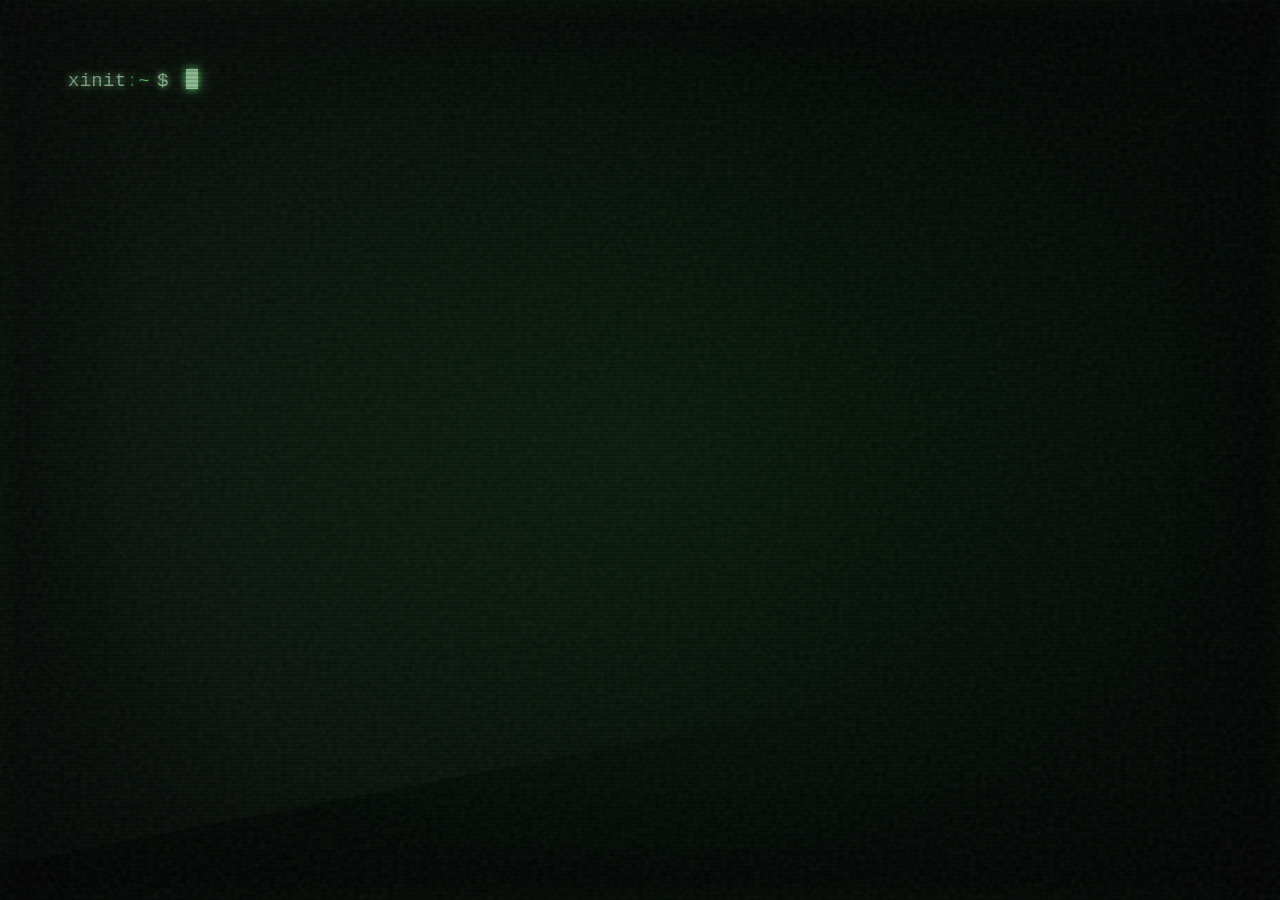
==== index.html @ e62e4360 "Kek Kek description" ====
<!doctype html>
<html lang="ru">
<head>
  <meta charset="utf-8">
  <meta name="viewport" content="width=device-width, initial-scale=1">
  <meta name="theme-color" content="#020503">
  <title>$ xinit.ru</title>
  <link rel="stylesheet" href="styles.css">
</head>
<body>
  <main class="screen" aria-label="Терминал">
    <div class="glare" aria-hidden="true"></div>
    <div class="scanlines" aria-hidden="true"></div>
    <div class="terminal" id="terminal" aria-live="polite">
      <div class="history" id="history"></div>
      <p class="prompt"><span class="path" id="prompt-path">xinit</span><span class="separator">:</span><span class="directory" id="prompt-directory">~</span><span class="sign" id="prompt-sign">$</span><span class="input" id="input"></span><span class="cursor" aria-hidden="true"></span></p>
    </div>
  </main>
  <script src="script.js"></script>
</body>
</html>
---- styles.css ----
:root {
  color-scheme: dark;
  --phosphor: #73ff86;
  --phosphor-bright: #c0ffc8;
  --glass: #010803;
}

* { box-sizing: border-box; }

html {
  min-width: 320px;
  min-height: 100%;
  background: #020302;
}

body {
  min-height: 100vh;
  margin: 0;
  overflow: hidden;
  background: var(--glass);
}

.screen {
  position: relative;
  width: 100vw;
  height: 100vh;
  height: 100svh;
  overflow: hidden;
  background: radial-gradient(ellipse at center, rgba(40,160,58,.11), transparent 68%), var(--glass);
  box-shadow: inset 0 0 90px #000, inset 0 0 26px rgba(66,255,93,.12);
  text-shadow: 0 0 6px currentColor, 0 0 13px rgba(115,255,134,.45);
}

.screen::before {
  content: "";
  position: absolute;
  z-index: 3;
  inset: 0;
  pointer-events: none;
  opacity: .075;
  background-image: url("data:image/svg+xml,%3Csvg viewBox='0 0 180 180' xmlns='http://www.w3.org/2000/svg'%3E%3Cfilter id='n'%3E%3CfeTurbulence type='fractalNoise' baseFrequency='.9' numOctaves='4' stitchTiles='stitch'/%3E%3C/filter%3E%3Crect width='100%25' height='100%25' filter='url(%23n)'/%3E%3C/svg%3E");
}

.screen::after {
  content: "";
  position: absolute;
  z-index: 2;
  inset: 0;
  pointer-events: none;
  background: radial-gradient(ellipse at center, transparent 58%, rgba(0,0,0,.62) 100%);
}

.glare {
  position: absolute;
  z-index: 2;
  inset: -60% 38% 8% -42%;
  transform: rotate(-11deg);
  pointer-events: none;
  background: linear-gradient(90deg, transparent, rgba(190,255,198,.035), transparent);
}

.scanlines {
  position: absolute;
  z-index: 4;
  inset: 0;
  pointer-events: none;
  background: repeating-linear-gradient(to bottom, transparent 0 2px, rgba(0,0,0,.17) 3px 4px);
}

.terminal {
  position: relative;
  z-index: 1;
  width: 100%;
  height: 100%;
  overflow: hidden;
  padding: clamp(30px, 7vw, 68px);
  color: var(--phosphor);
  font: 400 clamp(13px, 1.9vw, 19px)/1.45 "Courier New", Courier, monospace;
}

.history p {
  margin: 0 0 .18em;
  white-space: pre-wrap;
  overflow-wrap: anywhere;
  word-break: break-all;
}

.history .command { color: var(--phosphor-bright); }
.history .output { color: #45bb56; }
.history .dim { color: #277c34; }
.history .secret { margin: .7em 0; color: var(--phosphor-bright); }
.history .redacted { color: #1c6327; }
.history .alert { color: #d0ffd5; text-shadow: 0 0 8px currentColor; }

.prompt {
  display: block;
  margin: 0;
  min-height: 1.45em;
  color: var(--phosphor);
  letter-spacing: .015em;
  white-space: pre-wrap;
  overflow-wrap: anywhere;
  word-break: break-all;
}

.prompt.is-busy { display: none; }

.path { color: var(--phosphor-bright); }
.separator { color: #348e41; }
.directory { color: var(--phosphor); }
.sign { margin-left: .38em; color: var(--phosphor-bright); }
.input { margin-left: .5em; color: var(--phosphor-bright); }

.cursor {
  display: inline-block;
  width: .62em;
  height: 1.05em;
  margin-left: .42em;
  vertical-align: -.15em;
  background: var(--phosphor-bright);
  box-shadow: 0 0 7px var(--phosphor), 0 0 16px rgba(115,255,134,.5);
  animation: blink 1.2s steps(1, end) infinite;
}

.screen.glitching { animation: crt-blink .18s steps(1, end) 1; }

@keyframes blink {
  0%, 48% { opacity: 1; }
  49%, 100% { opacity: 0; }
}

@keyframes crt-blink {
  0%, 24% { filter: none; }
  25%, 52% { filter: brightness(2.6) contrast(1.3); }
  53%, 82% { filter: brightness(.08); }
  83%, 100% { filter: none; }
}

@media (max-width: 560px) {
  .terminal { padding: 26px 22px; font-size: 12px; }
}

@media (prefers-reduced-motion: reduce) {
  .cursor { animation: none; }
}
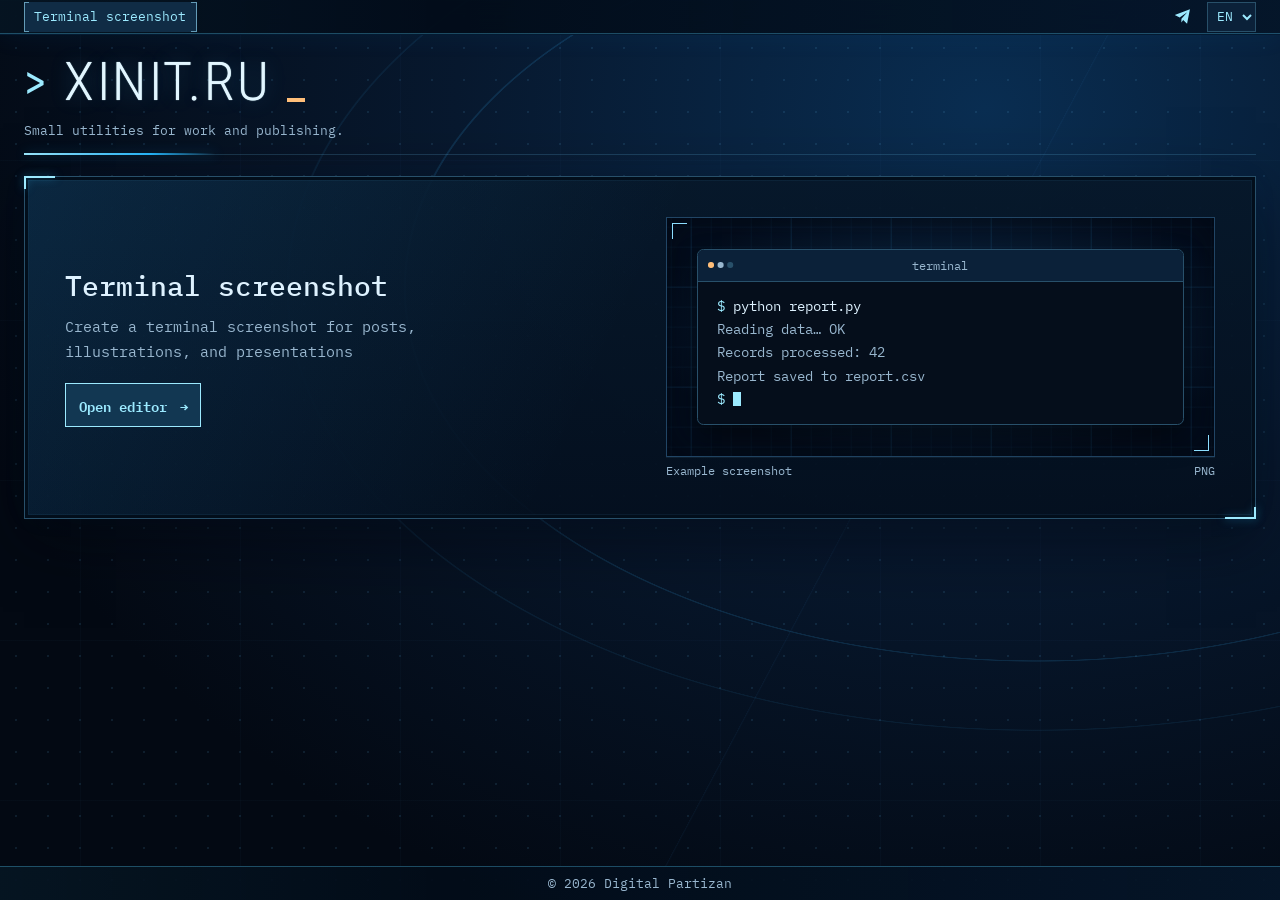
==== commit 468e80eb: "Главная страница" ====
--- a/index.html
+++ b/index.html
@@ -3,19 +3,96 @@
 <head>
   <meta charset="utf-8">
   <meta name="viewport" content="width=device-width, initial-scale=1">
-  <meta name="theme-color" content="#020503">
-  <title>$ xinit.ru</title>
+  <meta name="theme-color" content="#09121b">
+  <meta name="description" content="Инструменты в браузере. Оформите снимок терминала и сохраните его как PNG.">
+  <title data-i18n="pageTitle">Главная · xinit.ru</title>
+  <link rel="icon" href="favicon.ico" sizes="16x16 32x32 48x48">
+  <link rel="icon" href="icons/favicon-16x16.png" type="image/png" sizes="16x16">
+  <link rel="icon" href="icons/favicon-32x32.png" type="image/png" sizes="32x32">
+  <link rel="icon" href="icons/favicon-48x48.png" type="image/png" sizes="48x48">
+  <link rel="preconnect" href="https://fonts.googleapis.com">
+  <link rel="preconnect" href="https://fonts.gstatic.com" crossorigin>
+  <link rel="stylesheet" href="https://fonts.googleapis.com/css2?family=IBM+Plex+Mono:wght@400;500;600&family=Roboto:wdth,wght@80,300&display=swap">
   <link rel="stylesheet" href="styles.css">
+  <link rel="stylesheet" href="home.css">
+  <script src="site-language.js" defer></script>
+  <script src="site-footer.js" defer></script>
+  <script src="site-navigation.js" defer></script>
+  <script src="home.js?v=4" defer></script>
 </head>
 <body>
-  <main class="screen" aria-label="Терминал">
-    <div class="glare" aria-hidden="true"></div>
-    <div class="scanlines" aria-hidden="true"></div>
-    <div class="terminal" id="terminal" aria-live="polite">
-      <div class="history" id="history"></div>
-      <p class="prompt"><span class="path" id="prompt-path">xinit</span><span class="separator">:</span><span class="directory" id="prompt-directory">~</span><span class="sign" id="prompt-sign">$</span><span class="input" id="input"></span><span class="cursor" aria-hidden="true"></span></p>
+  <header class="site-bar">
+    <nav class="top-menu" data-i18n-label="navigation" aria-label="Навигация">
+      <div class="site-navigation">
+        <button class="site-menu-toggle" type="button" aria-controls="site-menu" aria-expanded="false"
+          data-i18n-label="menu" aria-label="Меню" hidden>
+          <span aria-hidden="true"></span>
+        </button>
+        <ul class="site-menu" id="site-menu">
+          <li><a class="site-nav-link" href="term/" data-i18n="terminalTitle">Снимок терминала</a></li>
+        </ul>
+      </div>
+      <div class="top-menu-tools">
+        <a class="telegram-link" href="https://t.me/lofi_dev"
+          data-i18n-label="telegram" data-i18n-title="telegram"
+          aria-label="Telegram-канал Lofi Developer" title="Telegram-канал Lofi Developer">
+          <span class="telegram-icon" aria-hidden="true"></span>
+        </a>
+        <select id="interface-language" data-i18n-label="language" aria-label="Язык интерфейса">
+          <option value="ru" lang="ru">RU</option>
+          <option value="en" lang="en">EN</option>
+        </select>
+      </div>
+    </nav>
+  </header>
+
+  <main class="app">
+    <header class="intro">
+      <h1 class="home-wordmark">
+        <span class="home-wordmark-prompt" aria-hidden="true">&gt;</span>
+        XINIT.RU
+        <span class="home-wordmark-cursor" aria-hidden="true"></span>
+      </h1>
+      <p data-i18n="intro">Небольшие утилиты для работы и публикаций.</p>
+    </header>
+
+    <section class="panel home-feature" aria-labelledby="terminal-title">
+      <div class="home-feature-copy">
+        <h2 id="terminal-title" data-i18n="terminalTitle">Снимок терминала</h2>
+        <p class="home-feature-description" data-i18n="terminalDescription">Создайте скриншот терминала для постов, иллюстраций и презентаций</p>
+        <a class="action-button" href="term/">
+          <span data-i18n="openEditor">Открыть редактор</span>
+          <span aria-hidden="true">→</span>
+        </a>
+      </div>
+
+      <figure class="home-preview">
+        <div class="preview-stage" aria-hidden="true">
+          <div class="terminal-window home-terminal">
+            <div class="home-terminal-bar">
+              <span class="home-terminal-lights"></span>
+              <span>terminal</span>
+            </div>
+            <div class="home-terminal-content">
+              <div class="home-terminal-command"><span>$</span> python report.py</div>
+              <div>Reading data… OK</div>
+              <div>Records processed: 42</div>
+              <div>Report saved to report.csv</div>
+              <div class="home-terminal-cursor"><span>$</span> <span class="home-terminal-block"></span></div>
+            </div>
+          </div>
+        </div>
+        <figcaption class="home-preview-caption">
+          <span data-i18n="preview">Пример снимка</span>
+          <span>PNG</span>
+        </figcaption>
+      </figure>
+    </section>
+  </main>
+  <footer class="site-footer">
+    <div class="site-footer-content">
+      <span>© <span data-current-year>2026</span> Digital Partizan</span>
     </div>
-  </main>
-  <script src="script.js"></script>
+  </footer>
 </body>
 </html>
--- a/styles.css
+++ b/styles.css
@@ -1,145 +1,328 @@
 :root {
   color-scheme: dark;
-  --phosphor: #73ff86;
-  --phosphor-bright: #c0ffc8;
-  --glass: #010803;
+  font-family: "IBM Plex Mono", monospace;
+  color: #def2ff;
+  background: #030913;
+  --panel: rgba(5, 19, 35, 0.86);
+  --border: #28506a;
+  --rule: rgba(105, 192, 239, 0.2);
+  --muted: #99b7cf;
+  --accent: #9ceaff;
+  --electric: #26b9ff;
+  --signal: #ffbe79;
 }
 
 * { box-sizing: border-box; }
 
-html {
-  min-width: 320px;
-  min-height: 100%;
-  background: #020302;
-}
-
 body {
+  display: flex;
+  flex-direction: column;
+  margin: 0;
+  min-width: 280px;
   min-height: 100vh;
-  margin: 0;
-  overflow: hidden;
-  background: var(--glass);
-}
-
-.screen {
+  min-height: 100dvh;
+  background:
+    radial-gradient(ellipse at 81% 32%, transparent 0 43%, #36b7ff24 43.05% 43.13%, transparent 43.2% 51%, #36b7ff14 51.05% 51.12%, transparent 51.2%),
+    linear-gradient(118deg, transparent 64%, #328bd412 64.02%, transparent 64.12%),
+    radial-gradient(circle, #6acaff2b 0.6px, transparent 0.9px) 0 0 / 32px 32px,
+    linear-gradient(90deg, #428acb08 1px, transparent 1px) 50% 0 / 160px 160px,
+    linear-gradient(#428acb08 1px, transparent 1px) 0 0 / 160px 160px,
+    radial-gradient(ellipse at 77% 12%, #092d51 0, #07182e 38%, #030913 78%);
+}
+
+.app, .top-menu, .site-footer-content {
+  width: min(100% - 2rem, 77rem);
+  margin: 0 auto;
+}
+
+.app {
+  padding: clamp(0.5rem, 1.15vw, 1rem) 0 calc(clamp(2rem, 6vw, 5rem) / 3);
+}
+
+.site-footer {
+  margin-top: auto;
+  border-top: 1px solid var(--site-bar-line);
+}
+
+.site-footer-content {
+  display: grid;
+  align-content: center;
+  color: var(--muted);
+  text-align: center;
+}
+
+.site-bar, .site-footer {
+  --site-bar-line: #4bbbe45c;
+  background:
+    linear-gradient(90deg, #4fd5ff0a, transparent 35%, #2385df13),
+    rgba(3, 13, 25, 0.92);
+}
+
+.site-bar {
+  --site-control-height: 1.875rem;
+  position: sticky;
+  z-index: 5;
+  top: 0;
+  color-scheme: dark;
+  color: var(--accent);
+  border-bottom: 1px solid var(--site-bar-line);
+  box-shadow: 0 1px 0 #041a31, 0 4px 24px #0077cc12;
+  backdrop-filter: blur(12px);
+}
+
+.top-menu, .site-footer-content {
+  min-height: 2.0625rem;
+  font-size: 0.8rem;
+}
+
+.top-menu {
+  display: flex;
+  align-items: center;
+  gap: 0.65rem;
+  justify-content: space-between;
+}
+
+.top-menu a { color: inherit; text-decoration: none; }
+
+.top-menu-tools {
+  display: flex;
+  flex-shrink: 0;
+  align-items: center;
+  gap: 0.65rem;
+}
+
+.telegram-link {
+  display: grid;
+  place-items: center;
+  width: 1.75rem;
+  height: 1.75rem;
+}
+
+.telegram-link:hover { color: #e2f3fa; }
+.telegram-icon {
+  width: 1rem;
+  height: 1rem;
+  background: currentColor;
+  clip-path: polygon(2% 40%, 97% 5%, 79% 96%, 55% 72%, 43% 87%, 44% 64%, 80% 24%, 33% 56%);
+}
+
+#interface-language {
+  height: var(--site-control-height);
+  padding: 0 0.35rem;
+  border: 1px solid var(--border);
+  background: #0b2139;
+  color: inherit;
+  font: inherit;
+}
+
+#interface-language:hover { border-color: var(--accent); }
+:focus-visible { outline: 2px solid var(--accent); outline-offset: 2px; }
+
+.action-button {
+  --action-background: #123752;
+  display: inline-flex;
+  align-items: center;
+  justify-content: center;
+  gap: 0.8rem;
+  min-height: 2.75rem;
+  padding: 0.55rem 0.8rem;
+  border: 1px solid var(--accent);
+  border-radius: 0;
+  background: var(--action-background);
+  color: var(--accent);
+  font: inherit;
+  font-size: 0.85rem;
+  font-weight: 600;
+  text-decoration: none;
+  cursor: pointer;
+}
+
+.action-button:not(:disabled):hover {
+  --action-background: var(--accent);
+  color: #07182e;
+}
+
+.action-button:not(:disabled):active { filter: brightness(0.94); }
+.action-button:disabled { opacity: 0.45; cursor: default; }
+
+.intro {
   position: relative;
-  width: 100vw;
-  height: 100vh;
-  height: 100svh;
-  overflow: hidden;
-  background: radial-gradient(ellipse at center, rgba(40,160,58,.11), transparent 68%), var(--glass);
-  box-shadow: inset 0 0 90px #000, inset 0 0 26px rgba(66,255,93,.12);
-  text-shadow: 0 0 6px currentColor, 0 0 13px rgba(115,255,134,.45);
-}
-
-.screen::before {
+  margin-bottom: 1.35rem;
+  padding: 0.1875rem 0 0.95rem;
+  border-bottom: 1px solid var(--rule);
+}
+
+.intro::after {
   content: "";
   position: absolute;
-  z-index: 3;
-  inset: 0;
+  left: 0;
+  bottom: -1px;
+  width: min(12rem, 38%);
+  height: 2px;
+  background: linear-gradient(90deg, var(--accent), var(--electric) 66%, transparent);
+  box-shadow: 0 0 12px #24bfff50;
   pointer-events: none;
-  opacity: .075;
-  background-image: url("data:image/svg+xml,%3Csvg viewBox='0 0 180 180' xmlns='http://www.w3.org/2000/svg'%3E%3Cfilter id='n'%3E%3CfeTurbulence type='fractalNoise' baseFrequency='.9' numOctaves='4' stitchTiles='stitch'/%3E%3C/filter%3E%3Crect width='100%25' height='100%25' filter='url(%23n)'/%3E%3C/svg%3E");
-}
-
-.screen::after {
+}
+
+.intro h1 {
+  margin: 0;
+  font-family: "Roboto", "Arial Narrow", sans-serif;
+  font-size: clamp(1.9rem, 5vw, 3.35rem);
+  font-stretch: 80%;
+  font-weight: 300;
+  line-height: 1.12;
+  letter-spacing: 0.045em;
+  text-transform: uppercase;
+  color: #e2f6ff;
+  text-shadow: 0 0 1px #d7f7ff, 0 0 22px #47bfff38;
+}
+
+.intro p { margin: 0.55rem 0 0; color: var(--muted); font-size: 0.83rem; }
+
+.panel {
+  position: relative;
+  min-width: 0;
+  padding: clamp(0.85rem, 2vw, 1.25rem);
+  border: 1px solid var(--border);
+  background:
+    linear-gradient(90deg, #b3f0ffb3, #35bfff55 28%, transparent 65%) top / 100% 1px no-repeat,
+    linear-gradient(115deg, #2389cc26, transparent 48%),
+    linear-gradient(180deg, #081b2e80, #030c1a80), var(--panel);
+  box-shadow: inset 0 0 0 3px #020e1b, inset 0 0 0 4px #367da51c,
+    0 20px 60px #00050c80, 0 0 30px #138ce908;
+}
+
+.panel::before, .panel::after {
   content: "";
   position: absolute;
-  z-index: 2;
-  inset: 0;
+  width: 1.8rem;
+  height: 0.65rem;
+  filter: drop-shadow(0 0 4px #27bfff80);
   pointer-events: none;
-  background: radial-gradient(ellipse at center, transparent 58%, rgba(0,0,0,.62) 100%);
-}
-
-.glare {
+}
+
+.panel::before { inset: -1px auto auto -1px; border-top: 2px solid var(--accent); border-left: 2px solid var(--accent); }
+.panel::after { inset: auto -1px -1px auto; border-bottom: 2px solid var(--accent); border-right: 2px solid var(--accent); }
+
+.preview-stage {
+  position: relative;
+  display: grid;
+  grid-template-columns: minmax(0, 1fr);
+  place-items: center;
+  padding: clamp(0.6rem, 2.4vw, 1.9rem);
+  min-height: 14rem;
+  background:
+    linear-gradient(#2183bc12 1px, transparent 1px) center / 20px 20px,
+    linear-gradient(90deg, #2183bc12 1px, transparent 1px) center / 20px 20px,
+    linear-gradient(#3dacf61a 1px, transparent 1px) center / 100px 100px,
+    linear-gradient(90deg, #3dacf61a 1px, transparent 1px) center / 100px 100px,
+    radial-gradient(ellipse at 52% 46%, #0d2d4d, #030d1d 76%);
+  border: 1px solid #214565;
+  box-shadow: inset 0 0 38px #00050d99, 0 1px #8ddfff12;
+}
+
+.preview-stage::before, .preview-stage::after {
+  content: "";
   position: absolute;
-  z-index: 2;
-  inset: -60% 38% 8% -42%;
-  transform: rotate(-11deg);
+  width: 0.9rem;
+  height: 0.9rem;
   pointer-events: none;
-  background: linear-gradient(90deg, transparent, rgba(190,255,198,.035), transparent);
-}
-
-.scanlines {
+}
+
+.preview-stage::before { inset: 5px auto auto 5px; border-top: 1px solid #8cdeff; border-left: 1px solid #8cdeff; }
+.preview-stage::after { inset: auto 5px 5px auto; border-bottom: 1px solid #8cdeff; border-right: 1px solid #8cdeff; }
+
+.terminal-window { position: relative; max-width: 100%; overflow: hidden; box-shadow: 0 14px 28px rgba(0, 0, 0, 0.45); }
+
+.site-menu {
+  display: flex;
+  flex-wrap: wrap;
+  align-items: center;
+  gap: 0.35rem 0.5rem;
+  margin: 0;
+  padding: 0;
+  list-style: none;
+}
+
+.site-menu-toggle { display: none; }
+.site-menu-toggle, .site-nav-link { height: var(--site-control-height); }
+
+.site-nav-link {
+  position: relative;
+  display: inline-flex;
+  align-items: center;
+  gap: 0.35rem;
+  padding: 0.2rem 0.65rem;
+  background: #102c45;
+  color: #def2ff;
+  white-space: nowrap;
+}
+
+.site-nav-link::before, .site-nav-link::after {
+  content: "";
   position: absolute;
-  z-index: 4;
-  inset: 0;
+  inset-block: 0;
+  width: 0.28rem;
+  border: 1px solid #649cb8;
   pointer-events: none;
-  background: repeating-linear-gradient(to bottom, transparent 0 2px, rgba(0,0,0,.17) 3px 4px);
-}
-
-.terminal {
-  position: relative;
-  z-index: 1;
-  width: 100%;
-  height: 100%;
-  overflow: hidden;
-  padding: clamp(30px, 7vw, 68px);
-  color: var(--phosphor);
-  font: 400 clamp(13px, 1.9vw, 19px)/1.45 "Courier New", Courier, monospace;
-}
-
-.history p {
-  margin: 0 0 .18em;
-  white-space: pre-wrap;
-  overflow-wrap: anywhere;
-  word-break: break-all;
-}
-
-.history .command { color: var(--phosphor-bright); }
-.history .output { color: #45bb56; }
-.history .dim { color: #277c34; }
-.history .secret { margin: .7em 0; color: var(--phosphor-bright); }
-.history .redacted { color: #1c6327; }
-.history .alert { color: #d0ffd5; text-shadow: 0 0 8px currentColor; }
-
-.prompt {
-  display: block;
-  margin: 0;
-  min-height: 1.45em;
-  color: var(--phosphor);
-  letter-spacing: .015em;
-  white-space: pre-wrap;
-  overflow-wrap: anywhere;
-  word-break: break-all;
-}
-
-.prompt.is-busy { display: none; }
-
-.path { color: var(--phosphor-bright); }
-.separator { color: #348e41; }
-.directory { color: var(--phosphor); }
-.sign { margin-left: .38em; color: var(--phosphor-bright); }
-.input { margin-left: .5em; color: var(--phosphor-bright); }
-
-.cursor {
-  display: inline-block;
-  width: .62em;
-  height: 1.05em;
-  margin-left: .42em;
-  vertical-align: -.15em;
-  background: var(--phosphor-bright);
-  box-shadow: 0 0 7px var(--phosphor), 0 0 16px rgba(115,255,134,.5);
-  animation: blink 1.2s steps(1, end) infinite;
-}
-
-.screen.glitching { animation: crt-blink .18s steps(1, end) 1; }
-
-@keyframes blink {
-  0%, 48% { opacity: 1; }
-  49%, 100% { opacity: 0; }
-}
-
-@keyframes crt-blink {
-  0%, 24% { filter: none; }
-  25%, 52% { filter: brightness(2.6) contrast(1.3); }
-  53%, 82% { filter: brightness(.08); }
-  83%, 100% { filter: none; }
-}
-
-@media (max-width: 560px) {
-  .terminal { padding: 26px 22px; font-size: 12px; }
-}
-
-@media (prefers-reduced-motion: reduce) {
-  .cursor { animation: none; }
-}
+}
+
+.site-nav-link::before { left: 0; border-right: 0; }
+.site-nav-link::after { right: 0; border-left: 0; }
+
+.site-nav-link:hover, .site-nav-link:focus-visible {
+  background: #194669;
+  color: var(--accent);
+}
+
+.site-nav-link:is(:hover, :focus-visible)::before,
+.site-nav-link:is(:hover, :focus-visible)::after {
+  border-color: var(--accent);
+}
+
+@media (max-width: 40rem) {
+  .site-navigation { position: relative; }
+
+  .site-menu-toggle:not([hidden]) {
+    display: grid;
+    place-items: center;
+    width: 2.15rem;
+    padding: 0;
+    border: 1px solid var(--border);
+    border-radius: 0;
+    background: #0b2139;
+    color: var(--accent);
+    cursor: pointer;
+  }
+
+  .site-menu-toggle span {
+    width: 1rem;
+    height: 2px;
+    background: currentColor;
+    box-shadow: 0 -5px currentColor, 0 5px currentColor;
+  }
+
+  .site-menu-toggle:hover, .site-menu-toggle[aria-expanded="true"] {
+    border-color: var(--accent);
+    background: #102c45;
+  }
+
+  .site-menu-toggle:not([hidden]) + .site-menu {
+    position: absolute;
+    top: calc(100% + 0.25rem);
+    left: 0;
+    min-width: 11rem;
+    flex-direction: column;
+    align-items: stretch;
+    padding: 0.45rem;
+    border: 1px solid var(--border);
+    background: #08192b;
+    box-shadow: 0 0.65rem 1.5rem #030913bf;
+  }
+
+  .site-menu-toggle[aria-expanded="false"]:not([hidden]) + .site-menu { display: none; }
+
+  .site-menu-toggle:not([hidden]) + .site-menu .site-nav-link {
+    display: flex;
+  }
+}
--- a/home.css
+++ b/home.css
@@ -0,0 +1,113 @@
+.home-wordmark {
+  display: flex;
+  align-items: center;
+  gap: 0.28em;
+}
+
+.home-wordmark-prompt {
+  color: var(--accent);
+  font: 500 0.7em/1 "IBM Plex Mono", monospace;
+  text-shadow: none;
+}
+
+.home-wordmark-cursor {
+  align-self: end;
+  width: 0.34em;
+  height: 0.075em;
+  margin-bottom: 0.18em;
+  background: var(--signal);
+  animation: home-cursor-blink 1.5s step-end infinite;
+}
+
+@keyframes home-cursor-blink {
+  50% { opacity: 0; }
+}
+
+@media (prefers-reduced-motion: reduce) {
+  .home-wordmark-cursor { animation: none; }
+}
+
+.home-feature {
+  display: grid;
+  grid-template-columns: minmax(0, 1fr) minmax(0, 1fr);
+  align-items: center;
+  gap: clamp(1.25rem, 4vw, 3.5rem);
+  padding: clamp(1rem, 3.2vw, 2.5rem);
+}
+
+.home-feature h2 {
+  margin: 0;
+  font-size: clamp(1.2rem, 3vw, 1.75rem);
+  font-weight: 500;
+  line-height: 1.25;
+}
+
+.home-feature-description {
+  max-width: 43ch;
+  margin: 0.7rem 0 1.2rem;
+  color: var(--muted);
+  font-size: clamp(0.85rem, 1.4vw, 0.95rem);
+  line-height: 1.65;
+}
+
+.home-preview {
+  min-width: 0;
+  margin: 0;
+}
+
+.home-terminal {
+  width: 100%;
+  border: 1px solid var(--border);
+  border-radius: 0.4rem;
+  background: #050e1b;
+}
+
+.home-terminal-bar {
+  display: grid;
+  grid-template-columns: 1fr auto 1fr;
+  align-items: center;
+  padding: 0.5rem 0.65rem;
+  border-bottom: 1px solid var(--border);
+  background: #0b2139;
+  color: var(--muted);
+  font-size: 0.72rem;
+}
+
+.home-terminal-lights {
+  width: 0.35rem;
+  height: 0.35rem;
+  border-radius: 50%;
+  background: var(--signal);
+  box-shadow: 0.6rem 0 var(--muted), 1.2rem 0 var(--border);
+}
+
+.home-terminal-content {
+  padding: 0.8rem clamp(0.5rem, 2vw, 1.2rem);
+  color: var(--muted);
+  font-size: clamp(0.68rem, 1.35vw, 0.86rem);
+  line-height: 1.7;
+}
+
+.home-terminal-command { color: #def2ff; }
+.home-terminal-command span, .home-terminal-cursor { color: var(--accent); }
+
+.home-terminal-block {
+  display: inline-block;
+  width: 0.6em;
+  height: 1em;
+  vertical-align: -0.12em;
+  background: currentColor;
+}
+
+.home-preview-caption {
+  display: flex;
+  justify-content: space-between;
+  gap: 0.65rem;
+  margin-top: 0.4rem;
+  color: var(--muted);
+  font-size: 0.73rem;
+}
+
+@media (max-width: 40rem) {
+  .home-feature { grid-template-columns: minmax(0, 1fr); }
+}
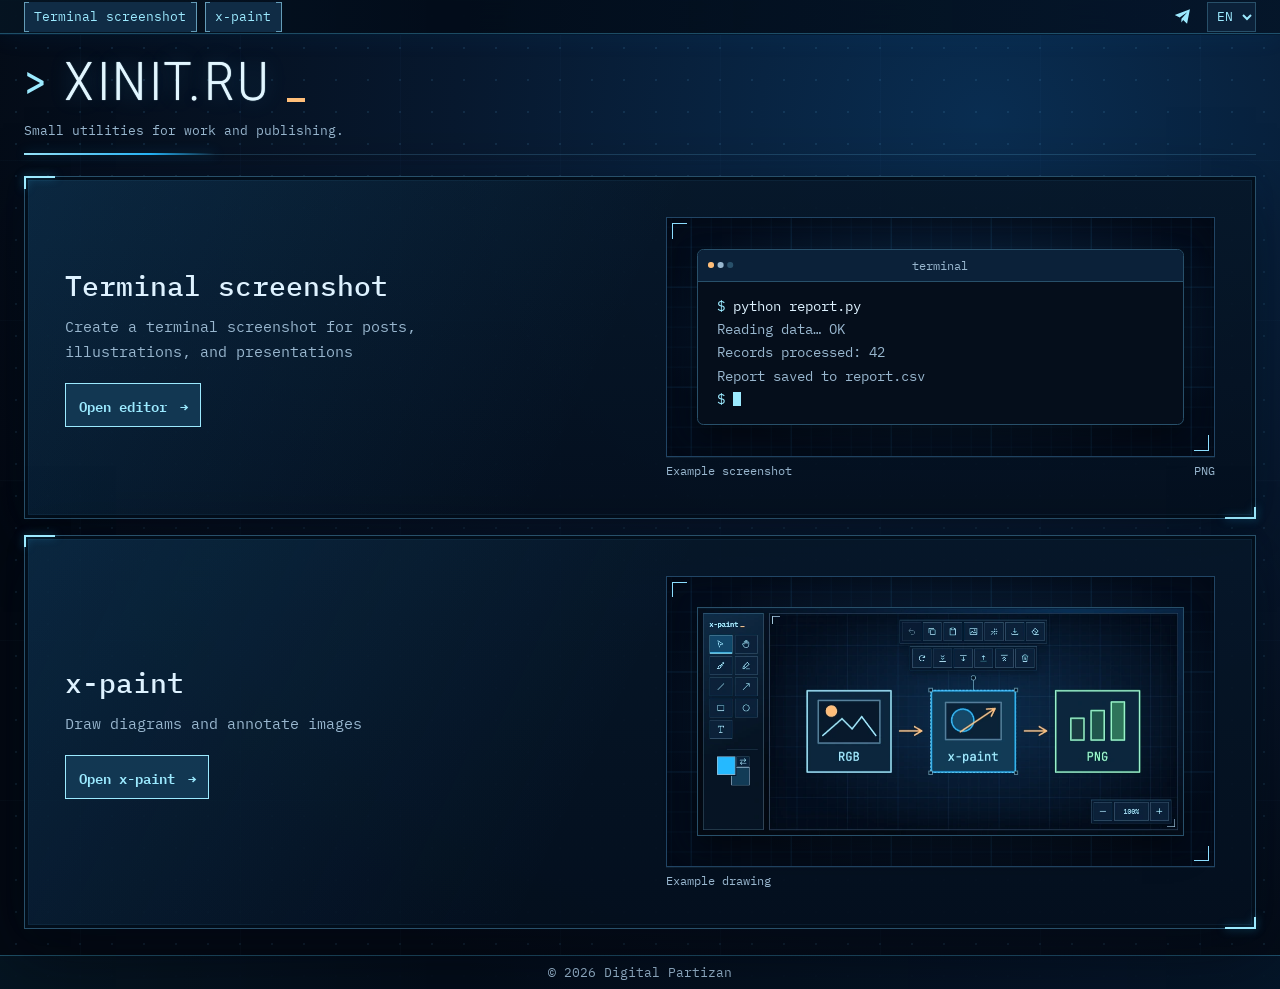
==== commit cb58eb80: "x-paint" ====
--- a/index.html
+++ b/index.html
@@ -3,8 +3,8 @@
 <head>
   <meta charset="utf-8">
   <meta name="viewport" content="width=device-width, initial-scale=1">
-  <meta name="theme-color" content="#09121b">
-  <meta name="description" content="Инструменты в браузере. Оформите снимок терминала и сохраните его как PNG.">
+  <meta name="theme-color" content="#061324">
+  <meta name="description" content="Инструменты в браузере. Оформите снимок терминала или нарисуйте схему.">
   <title data-i18n="pageTitle">Главная · xinit.ru</title>
   <link rel="icon" href="favicon.ico" sizes="16x16 32x32 48x48">
   <link rel="icon" href="icons/favicon-16x16.png" type="image/png" sizes="16x16">
@@ -15,10 +15,10 @@
   <link rel="stylesheet" href="https://fonts.googleapis.com/css2?family=IBM+Plex+Mono:wght@400;500;600&family=Roboto:wdth,wght@80,300&display=swap">
   <link rel="stylesheet" href="styles.css">
   <link rel="stylesheet" href="home.css">
-  <script src="site-language.js" defer></script>
+  <script src="site-language.js?v=2" defer></script>
   <script src="site-footer.js" defer></script>
   <script src="site-navigation.js" defer></script>
-  <script src="home.js?v=4" defer></script>
+  <script src="home.js?v=7" defer></script>
 </head>
 <body>
   <header class="site-bar">
@@ -30,6 +30,7 @@
         </button>
         <ul class="site-menu" id="site-menu">
           <li><a class="site-nav-link" href="term/" data-i18n="terminalTitle">Снимок терминала</a></li>
+          <li><a class="site-nav-link" href="x-paint/">x-paint</a></li>
         </ul>
       </div>
       <div class="top-menu-tools">
@@ -51,7 +52,7 @@
       <h1 class="home-wordmark">
         <span class="home-wordmark-prompt" aria-hidden="true">&gt;</span>
         XINIT.RU
-        <span class="home-wordmark-cursor" aria-hidden="true"></span>
+        <span class="wordmark-cursor" aria-hidden="true"></span>
       </h1>
       <p data-i18n="intro">Небольшие утилиты для работы и публикаций.</p>
     </header>
@@ -88,6 +89,23 @@
         </figcaption>
       </figure>
     </section>
+    <section class="panel home-feature home-paint" aria-labelledby="paint-title">
+      <div class="home-feature-copy">
+        <h2 id="paint-title">x-paint</h2>
+        <p class="home-feature-description" data-i18n="paintDescription">Рисуйте схемы и добавляйте пометки на изображения</p>
+        <a class="action-button" href="x-paint/">
+          <span data-i18n="openPaint">Открыть x-paint</span>
+          <span aria-hidden="true">→</span>
+        </a>
+      </div>
+      <figure class="home-preview">
+        <div class="preview-stage">
+          <img class="home-paint-image" src="x-paint/preview.webp" width="960" height="448"
+            alt="Схема со стрелками на холсте x-paint" data-i18n-alt="paintPreviewImage">
+        </div>
+        <figcaption class="home-preview-caption" data-i18n="paintPreview">Пример рисунка</figcaption>
+      </figure>
+    </section>
   </main>
   <footer class="site-footer">
     <div class="site-footer-content">
--- a/styles.css
+++ b/styles.css
@@ -3,6 +3,7 @@
   font-family: "IBM Plex Mono", monospace;
   color: #def2ff;
   background: #030913;
+  scrollbar-color: #527f9c #030913;
   --panel: rgba(5, 19, 35, 0.86);
   --border: #28506a;
   --rule: rgba(105, 192, 239, 0.2);
@@ -22,8 +23,6 @@
   min-height: 100vh;
   min-height: 100dvh;
   background:
-    radial-gradient(ellipse at 81% 32%, transparent 0 43%, #36b7ff24 43.05% 43.13%, transparent 43.2% 51%, #36b7ff14 51.05% 51.12%, transparent 51.2%),
-    linear-gradient(118deg, transparent 64%, #328bd412 64.02%, transparent 64.12%),
     radial-gradient(circle, #6acaff2b 0.6px, transparent 0.9px) 0 0 / 32px 32px,
     linear-gradient(90deg, #428acb08 1px, transparent 1px) 50% 0 / 160px 160px,
     linear-gradient(#428acb08 1px, transparent 1px) 0 0 / 160px 160px,
@@ -117,6 +116,24 @@
 
 #interface-language:hover { border-color: var(--accent); }
 :focus-visible { outline: 2px solid var(--accent); outline-offset: 2px; }
+
+.wordmark-cursor {
+  flex: none;
+  align-self: end;
+  width: 0.34em;
+  height: 0.075em;
+  margin-bottom: 0.18em;
+  background: var(--signal);
+  animation: wordmark-cursor-blink 1.5s step-end infinite;
+}
+
+@keyframes wordmark-cursor-blink {
+  50% { opacity: 0; }
+}
+
+@media (prefers-reduced-motion: reduce) {
+  .wordmark-cursor { animation: none; }
+}
 
 .action-button {
   --action-background: #123752;
@@ -205,6 +222,16 @@
 .panel::after { inset: auto -1px -1px auto; border-bottom: 2px solid var(--accent); border-right: 2px solid var(--accent); }
 
 .preview-stage {
+  --preview-grid-fine: #2183bc12;
+  --preview-grid-coarse: #3dacf61a;
+  --preview-grid-step: 20px;
+  --preview-grid-major-step: 100px;
+  --preview-center: #0d2d4d;
+  --preview-edge: #030d1d;
+  --preview-border: #214565;
+  --preview-corner: #8cdeff;
+  --preview-corner-inset: 5px;
+  --preview-corner-size: 0.9rem;
   position: relative;
   display: grid;
   grid-template-columns: minmax(0, 1fr);
@@ -212,25 +239,34 @@
   padding: clamp(0.6rem, 2.4vw, 1.9rem);
   min-height: 14rem;
   background:
-    linear-gradient(#2183bc12 1px, transparent 1px) center / 20px 20px,
-    linear-gradient(90deg, #2183bc12 1px, transparent 1px) center / 20px 20px,
-    linear-gradient(#3dacf61a 1px, transparent 1px) center / 100px 100px,
-    linear-gradient(90deg, #3dacf61a 1px, transparent 1px) center / 100px 100px,
-    radial-gradient(ellipse at 52% 46%, #0d2d4d, #030d1d 76%);
-  border: 1px solid #214565;
+    linear-gradient(var(--preview-grid-fine) 1px, transparent 1px) center / var(--preview-grid-step) var(--preview-grid-step),
+    linear-gradient(90deg, var(--preview-grid-fine) 1px, transparent 1px) center / var(--preview-grid-step) var(--preview-grid-step),
+    linear-gradient(var(--preview-grid-coarse) 1px, transparent 1px) center / var(--preview-grid-major-step) var(--preview-grid-major-step),
+    linear-gradient(90deg, var(--preview-grid-coarse) 1px, transparent 1px) center / var(--preview-grid-major-step) var(--preview-grid-major-step),
+    radial-gradient(ellipse at 52% 46%, var(--preview-center), var(--preview-edge) 76%);
+  border: 1px solid var(--preview-border);
   box-shadow: inset 0 0 38px #00050d99, 0 1px #8ddfff12;
 }
 
 .preview-stage::before, .preview-stage::after {
   content: "";
   position: absolute;
-  width: 0.9rem;
-  height: 0.9rem;
+  width: var(--preview-corner-size);
+  height: var(--preview-corner-size);
   pointer-events: none;
 }
 
-.preview-stage::before { inset: 5px auto auto 5px; border-top: 1px solid #8cdeff; border-left: 1px solid #8cdeff; }
-.preview-stage::after { inset: auto 5px 5px auto; border-bottom: 1px solid #8cdeff; border-right: 1px solid #8cdeff; }
+.preview-stage::before {
+  inset: var(--preview-corner-inset) auto auto var(--preview-corner-inset);
+  border-top: 1px solid var(--preview-corner);
+  border-left: 1px solid var(--preview-corner);
+}
+
+.preview-stage::after {
+  inset: auto var(--preview-corner-inset) var(--preview-corner-inset) auto;
+  border-bottom: 1px solid var(--preview-corner);
+  border-right: 1px solid var(--preview-corner);
+}
 
 .terminal-window { position: relative; max-width: 100%; overflow: hidden; box-shadow: 0 14px 28px rgba(0, 0, 0, 0.45); }
 
@@ -326,3 +362,28 @@
     display: flex;
   }
 }
+
+.tool-button {
+  display: grid;
+  place-items: center;
+  min-width: 0;
+  min-height: 2.35rem;
+  width: 2.35rem;
+  padding: 0;
+  border: 1px solid var(--border);
+  border-radius: 0;
+  background: #0b2139;
+  color: var(--accent);
+  font: inherit;
+  font-size: 0.8rem;
+  cursor: pointer;
+}
+
+.tool-button svg { width: 1.15rem; height: 1.15rem; }
+.tool-button:not(:disabled):hover { border-color: var(--accent); background: #123752; }
+.tool-button[aria-pressed="true"] {
+  border-color: var(--accent);
+  background: #14466a;
+  box-shadow: inset 0 -2px var(--electric);
+}
+.tool-button:disabled { opacity: 0.42; cursor: default; }
--- a/home.css
+++ b/home.css
@@ -8,23 +8,6 @@
   color: var(--accent);
   font: 500 0.7em/1 "IBM Plex Mono", monospace;
   text-shadow: none;
-}
-
-.home-wordmark-cursor {
-  align-self: end;
-  width: 0.34em;
-  height: 0.075em;
-  margin-bottom: 0.18em;
-  background: var(--signal);
-  animation: home-cursor-blink 1.5s step-end infinite;
-}
-
-@keyframes home-cursor-blink {
-  50% { opacity: 0; }
-}
-
-@media (prefers-reduced-motion: reduce) {
-  .home-wordmark-cursor { animation: none; }
 }
 
 .home-feature {
@@ -111,3 +94,15 @@
 @media (max-width: 40rem) {
   .home-feature { grid-template-columns: minmax(0, 1fr); }
 }
+
+.home-paint {
+  margin-top: 1rem;
+}
+
+.home-paint-image {
+  display: block;
+  width: 100%;
+  height: auto;
+  border: 1px solid var(--border);
+  box-shadow: 0 14px 28px #0007;
+}
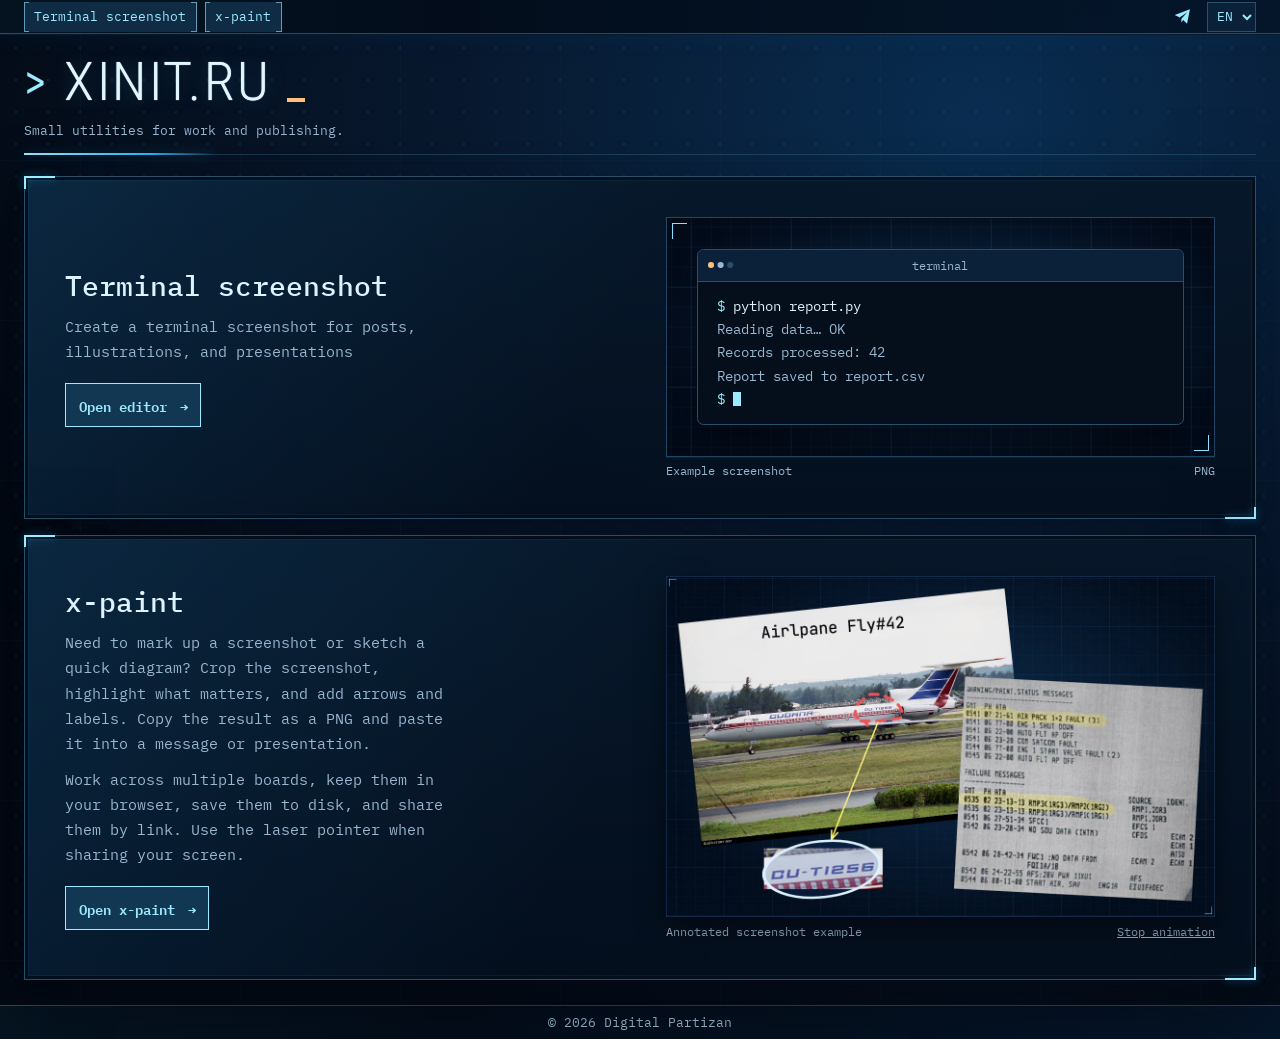
==== commit c0c8778e: "Описание на главной" ====
--- a/index.html
+++ b/index.html
@@ -14,11 +14,11 @@
   <link rel="preconnect" href="https://fonts.gstatic.com" crossorigin>
   <link rel="stylesheet" href="https://fonts.googleapis.com/css2?family=IBM+Plex+Mono:wght@400;500;600&family=Roboto:wdth,wght@80,300&display=swap">
   <link rel="stylesheet" href="styles.css">
-  <link rel="stylesheet" href="home.css">
+  <link rel="stylesheet" href="home.css?v=3">
   <script src="site-language.js?v=2" defer></script>
   <script src="site-footer.js" defer></script>
   <script src="site-navigation.js" defer></script>
-  <script src="home.js?v=7" defer></script>
+  <script src="home.js?v=12" defer></script>
 </head>
 <body>
   <header class="site-bar">
@@ -92,18 +92,26 @@
     <section class="panel home-feature home-paint" aria-labelledby="paint-title">
       <div class="home-feature-copy">
         <h2 id="paint-title">x-paint</h2>
-        <p class="home-feature-description" data-i18n="paintDescription">Рисуйте схемы и добавляйте пометки на изображения</p>
+        <p class="home-feature-description" data-i18n="paintDescription">Нужно быстро разметить скриншот или набросать схемку? Обрежьте снимок, выделите важное, добавьте стрелки и подписи. Скопируйте результат в PNG и вставьте в сообщение или презентацию.</p>
+        <p class="home-feature-description" data-i18n="paintBoardsDescription">Ведите несколько досок, храните их прямо в браузере, сохраняйте на диск, делитесь ссылками. Демонстрируйте экран с лазерной указкой.</p>
         <a class="action-button" href="x-paint/">
           <span data-i18n="openPaint">Открыть x-paint</span>
           <span aria-hidden="true">→</span>
         </a>
       </div>
       <figure class="home-preview">
-        <div class="preview-stage">
-          <img class="home-paint-image" src="x-paint/preview.webp" width="960" height="448"
-            alt="Схема со стрелками на холсте x-paint" data-i18n-alt="paintPreviewImage">
+        <div class="home-paint-preview">
+          <img class="home-paint-image" src="x-paint/preview.webp?v=3" width="1140" height="708"
+            alt="Стрелка на фото самолёта ведёт от бортового номера к увеличенному фрагменту. Справа маркером выделены строки в списке сообщений."
+            data-i18n-alt="paintPreviewImage">
         </div>
-        <figcaption class="home-preview-caption" data-i18n="paintPreview">Пример рисунка</figcaption>
+        <figcaption class="home-preview-caption">
+          <span data-i18n="paintPreview">Пример разметки скриншота</span>
+          <button class="home-paint-laser-toggle" type="button" hidden>
+            <span data-i18n="pausePaintLaser">Остановить анимацию</span>
+            <span data-i18n="playPaintLaser" hidden>Запустить анимацию</span>
+          </button>
+        </figcaption>
       </figure>
     </section>
   </main>
--- a/home.css
+++ b/home.css
@@ -99,10 +99,44 @@
   margin-top: 1rem;
 }
 
+.home-paint .home-feature-description:first-of-type {
+  margin-bottom: 0.7rem;
+}
+
+.home-paint-preview {
+  position: relative;
+}
+
 .home-paint-image {
   display: block;
   width: 100%;
   height: auto;
-  border: 1px solid var(--border);
   box-shadow: 0 14px 28px #0007;
 }
+
+.home-paint-laser {
+  position: absolute;
+  /* The overlay covers the title and the highlighted lines in the ticket. */
+  left: calc(100% * 156 / 1140);
+  top: calc(100% * 58 / 708);
+  width: calc(100% * 814 / 1140);
+  height: auto;
+  pointer-events: none;
+}
+
+.home-paint-laser-toggle {
+  padding: 0;
+  border: 0;
+  background: transparent;
+  color: var(--muted);
+  font: inherit;
+  text-align: end;
+  text-decoration: underline;
+  cursor: pointer;
+}
+
+.home-paint-laser-toggle:hover { color: var(--accent); }
+
+@media (prefers-reduced-motion: reduce) {
+  .home-paint-laser, .home-paint-laser-toggle { display: none; }
+}
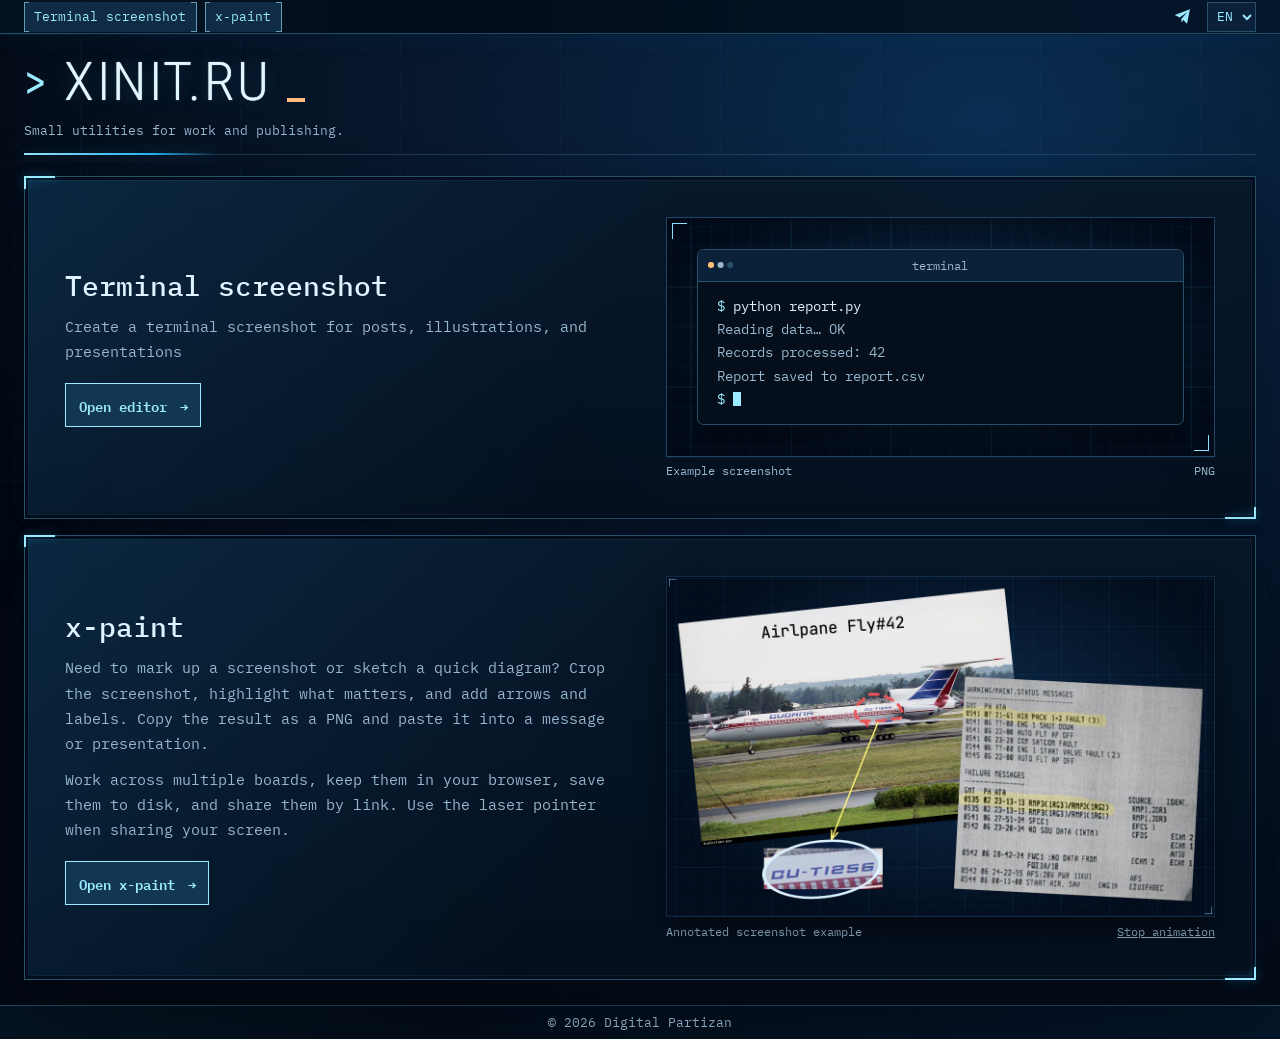
==== commit ba0bb1ad: "Главная" ====
--- a/index.html
+++ b/index.html
@@ -14,7 +14,7 @@
   <link rel="preconnect" href="https://fonts.gstatic.com" crossorigin>
   <link rel="stylesheet" href="https://fonts.googleapis.com/css2?family=IBM+Plex+Mono:wght@400;500;600&family=Roboto:wdth,wght@80,300&display=swap">
   <link rel="stylesheet" href="styles.css">
-  <link rel="stylesheet" href="home.css?v=3">
+  <link rel="stylesheet" href="home.css?v=4">
   <script src="site-language.js?v=2" defer></script>
   <script src="site-footer.js" defer></script>
   <script src="site-navigation.js" defer></script>
--- a/home.css
+++ b/home.css
@@ -26,7 +26,6 @@
 }
 
 .home-feature-description {
-  max-width: 43ch;
   margin: 0.7rem 0 1.2rem;
   color: var(--muted);
   font-size: clamp(0.85rem, 1.4vw, 0.95rem);
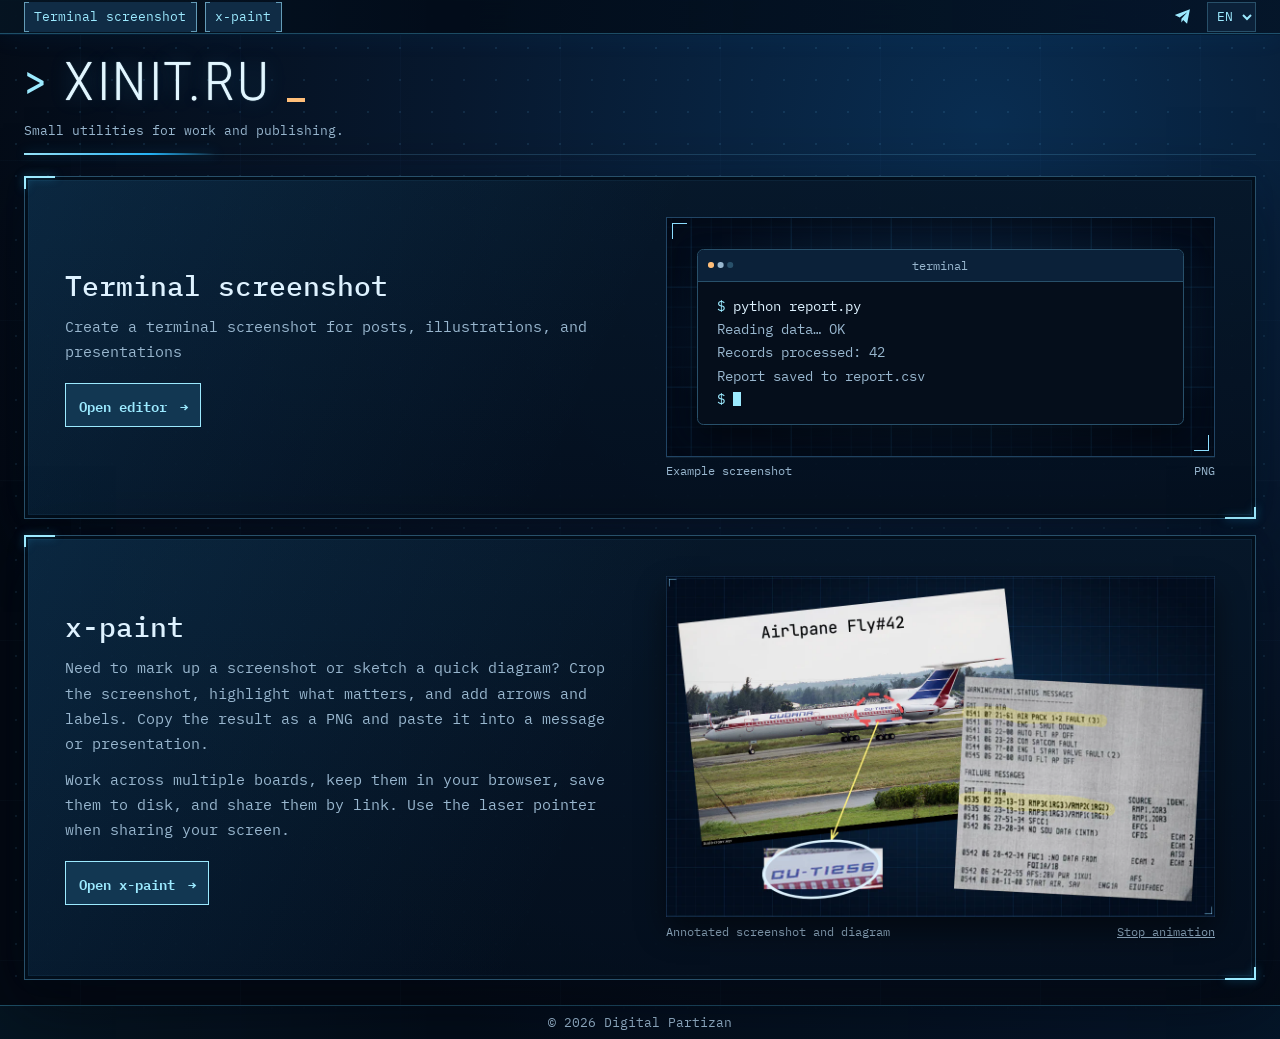
==== commit c9a79db2: "Новая гифка" ====
--- a/index.html
+++ b/index.html
@@ -14,11 +14,11 @@
   <link rel="preconnect" href="https://fonts.gstatic.com" crossorigin>
   <link rel="stylesheet" href="https://fonts.googleapis.com/css2?family=IBM+Plex+Mono:wght@400;500;600&family=Roboto:wdth,wght@80,300&display=swap">
   <link rel="stylesheet" href="styles.css">
-  <link rel="stylesheet" href="home.css?v=4">
+  <link rel="stylesheet" href="home.css?v=5">
   <script src="site-language.js?v=2" defer></script>
   <script src="site-footer.js" defer></script>
   <script src="site-navigation.js" defer></script>
-  <script src="home.js?v=12" defer></script>
+  <script src="home.js?v=13" defer></script>
 </head>
 <body>
   <header class="site-bar">
@@ -102,14 +102,14 @@
       <figure class="home-preview">
         <div class="home-paint-preview">
           <img class="home-paint-image" src="x-paint/preview.webp?v=3" width="1140" height="708"
-            alt="Стрелка на фото самолёта ведёт от бортового номера к увеличенному фрагменту. Справа маркером выделены строки в списке сообщений."
+            alt="Превью показывает разметку фото самолёта и диаграмму, на которой ломаная стрелка соединяет тензор с моделью."
             data-i18n-alt="paintPreviewImage">
         </div>
         <figcaption class="home-preview-caption">
-          <span data-i18n="paintPreview">Пример разметки скриншота</span>
-          <button class="home-paint-laser-toggle" type="button" hidden>
-            <span data-i18n="pausePaintLaser">Остановить анимацию</span>
-            <span data-i18n="playPaintLaser" hidden>Запустить анимацию</span>
+          <span data-i18n="paintPreview">Разметка скриншота и диаграмма</span>
+          <button class="home-paint-animation-toggle" type="button" hidden>
+            <span data-i18n="pausePaintAnimation">Остановить анимацию</span>
+            <span data-i18n="playPaintAnimation" hidden>Запустить анимацию</span>
           </button>
         </figcaption>
       </figure>
--- a/styles.css
+++ b/styles.css
@@ -11,6 +11,7 @@
   --accent: #9ceaff;
   --electric: #26b9ff;
   --signal: #ffbe79;
+  --tool-button-size: 2.35rem;
 }
 
 * { box-sizing: border-box; }
@@ -367,8 +368,8 @@
   display: grid;
   place-items: center;
   min-width: 0;
-  min-height: 2.35rem;
-  width: 2.35rem;
+  min-height: var(--tool-button-size);
+  width: var(--tool-button-size);
   padding: 0;
   border: 1px solid var(--border);
   border-radius: 0;
--- a/home.css
+++ b/home.css
@@ -113,17 +113,15 @@
   box-shadow: 0 14px 28px #0007;
 }
 
-.home-paint-laser {
+.home-paint-animation {
   position: absolute;
-  /* The overlay covers the title and the highlighted lines in the ticket. */
-  left: calc(100% * 156 / 1140);
-  top: calc(100% * 58 / 708);
-  width: calc(100% * 814 / 1140);
+  inset: 0;
+  width: 100%;
   height: auto;
   pointer-events: none;
 }
 
-.home-paint-laser-toggle {
+.home-paint-animation-toggle {
   padding: 0;
   border: 0;
   background: transparent;
@@ -134,8 +132,8 @@
   cursor: pointer;
 }
 
-.home-paint-laser-toggle:hover { color: var(--accent); }
+.home-paint-animation-toggle:hover { color: var(--accent); }
 
 @media (prefers-reduced-motion: reduce) {
-  .home-paint-laser, .home-paint-laser-toggle { display: none; }
+  .home-paint-animation, .home-paint-animation-toggle { display: none; }
 }
